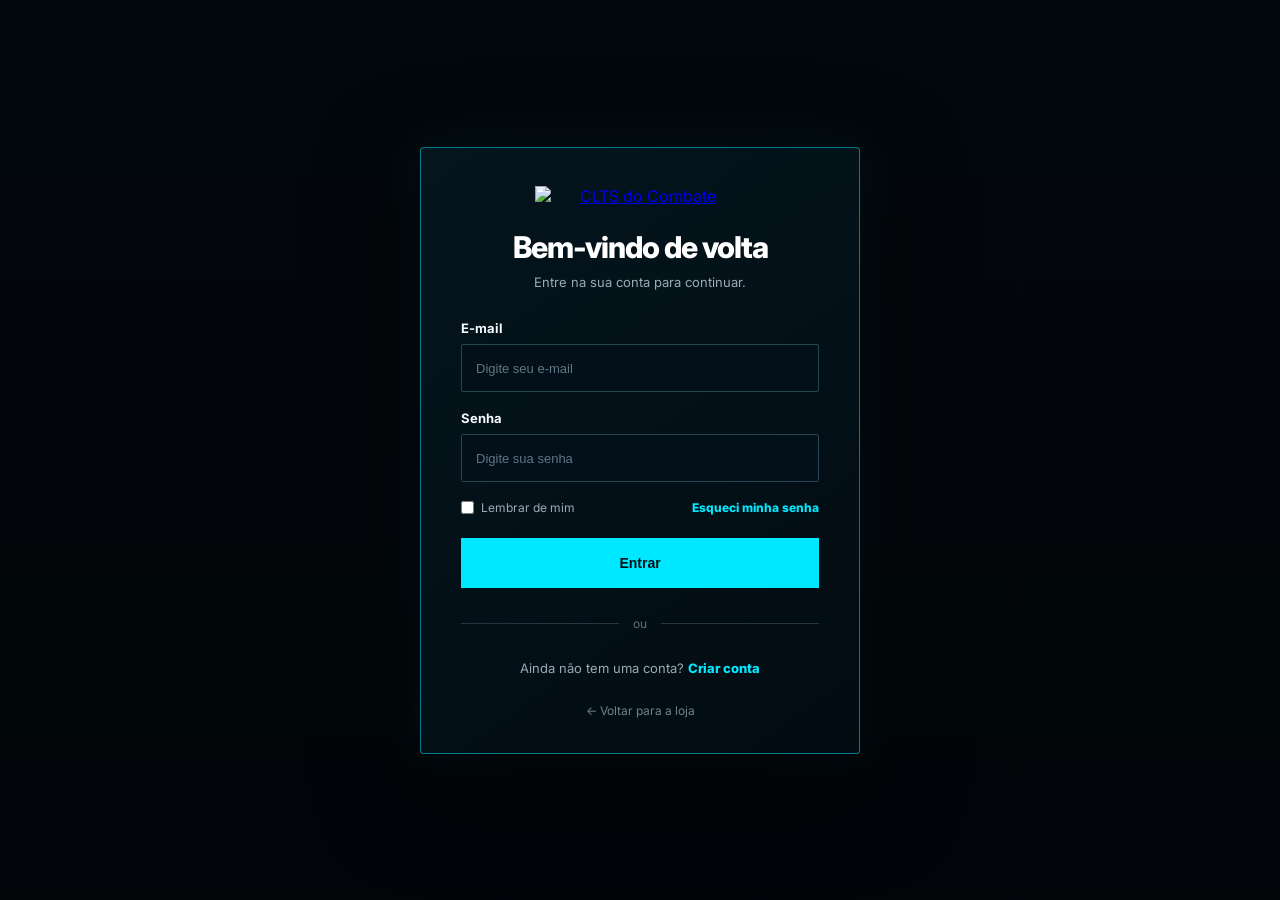
==== admin.html @ 1bf4ada6 "Add files via upload" ====
<!DOCTYPE html><html lang="pt-BR"><head><meta charset="UTF-8"><meta name="viewport" content="width=device-width,initial-scale=1"><title>Painel Admin | CLTS do Combate</title><style>
*{box-sizing:border-box;margin:0;padding:0}body{background:#020b11;color:#f7fbff;font-family:Inter,system-ui,sans-serif}.admin{min-height:100vh;display:grid;grid-template-columns:235px 1fr}.side{background:#041019;border-right:1px solid #173b49;padding:25px 18px;position:sticky;top:0;height:100vh}.side img{width:160px;margin:0 auto 35px;display:block}.side a,.side button{display:block;width:100%;padding:13px 12px;background:transparent;border:0;color:#aab9bf;text-decoration:none;text-align:left;font-weight:800;font-size:12px;cursor:pointer}.side a:hover,.side button:hover{color:#00e8ff;background:#071923}.main{padding:35px;max-width:1400px;width:100%}.top{display:flex;justify-content:space-between;align-items:center;margin-bottom:25px}.top p{color:#8799a4;margin-top:6px}.stats{display:grid;grid-template-columns:repeat(4,1fr);gap:14px;margin-bottom:25px}.stat{background:#071923;border:1px solid #193e4c;padding:20px}.stat small{color:#8799a4}.stat strong{display:block;font-size:28px;margin-top:7px}.panel{background:#071923;border:1px solid #193e4c;padding:22px;margin-bottom:20px}.panel h2{margin-bottom:18px}.form{display:grid;grid-template-columns:2fr 1fr 1fr 2fr;gap:12px}.field label{display:block;color:#9baab5;font-size:10px;font-weight:800;margin-bottom:6px}.field input,.field select,.field textarea{width:100%;background:#031019;border:1px solid #294653;color:#fff;padding:10px;outline:none}.field textarea{min-height:80px;resize:vertical}.wide{grid-column:span 2}.availability{display:flex;align-items:center;gap:8px;color:#c5d0d5;font-size:12px;margin-top:10px}.actions{display:flex;gap:8px;align-items:center}.btn{border:1px solid #00e8ff;background:#00e8ff;color:#001016;padding:11px 15px;font-weight:900;cursor:pointer}.btn.alt{background:transparent;color:#00e8ff}.btn.danger{border-color:#ff6d6d;background:transparent;color:#ff9b9b}.products{display:grid;grid-template-columns:repeat(3,1fr);gap:12px}.product{border:1px solid #193e4c;padding:16px}.product.off{opacity:.65}.product h3{margin:8px 0}.product p{font-size:11px;color:#8799a4;line-height:1.5}.tag{display:inline-block;padding:5px 7px;background:#00e8ff;color:#001016;font-size:9px;font-weight:900}.tag.off{background:#3e4b51;color:#fff}.product-actions{display:flex;gap:7px;flex-wrap:wrap;margin-top:14px}.empty{color:#8799a4}.toast{position:fixed;bottom:25px;right:25px;background:#071923;border:1px solid #00e8ff;padding:13px 18px;opacity:0;transition:.2s}.toast.show{opacity:1}@media(max-width:1000px){.stats{grid-template-columns:repeat(2,1fr)}.products{grid-template-columns:repeat(2,1fr)}.form{grid-template-columns:1fr 1fr}.wide{grid-column:span 2}}@media(max-width:700px){.admin{grid-template-columns:1fr}.side{position:static;height:auto;display:flex;flex-wrap:wrap;gap:5px}.side img{width:130px;margin:0 100% 15px 0}.side a,.side button{width:auto}.main{padding:20px}.products{grid-template-columns:1fr}}
</style></head><body><div class="admin"><aside class="side"><img src="images/logo-clts.png" alt="CLTS"><a href="Index.html">🏠 Ver loja</a><a href="#produtos">📦 Produtos</a><a href="#novo">➕ Novo produto</a><button id="logout">↪ Sair</button></aside><main class="main"><div class="top"><div><h1>Painel administrativo</h1><p>Gerencie os produtos da CLTS do Combate.</p></div></div><div class="stats"><div class="stat"><small>Total</small><strong id="stat-total">0</strong></div><div class="stat"><small>Disponíveis</small><strong id="stat-available">0</strong></div><div class="stat"><small>Indisponíveis</small><strong id="stat-off">0</strong></div><div class="stat"><small>Usuários</small><strong id="stat-users">0</strong></div></div><section class="panel" id="novo"><h2 id="form-title">Cadastrar produto</h2><form id="product-form"><input type="hidden" id="product-id"><input type="hidden" id="product-original-category"><div class="form"><div class="field"><label>Nome</label><input id="product-name" required></div><div class="field"><label>Categoria</label><select id="product-category"><option value="jiu-jitsu">Jiu-Jitsu</option><option value="judo">Judô</option><option value="muay-thai">Muay Thai</option><option value="boxe">Boxe</option><option value="karate">Karatê</option><option value="taekwondo">Taekwondo</option><option value="mma">MMA</option><option value="acessorios">Acessórios</option></select></div><div class="field"><label>Preço</label><input id="product-price" type="number" step="0.01" min="0" required></div><div class="field"><label>Imagem</label><input id="product-image" placeholder="images/arquivo.jpg"></div><div class="field wide"><label>Descrição</label><textarea id="product-description"></textarea></div><div class="field"><label>Disponibilidade</label><label class="availability"><input type="checkbox" id="product-available" checked> Disponível para venda</label></div><div class="actions wide"><button class="btn" type="submit">SALVAR PRODUTO</button><button class="btn alt" id="cancel-edit" type="button">LIMPAR</button></div></div></form></section><section class="panel" id="produtos"><h2>Produtos</h2><div id="products-list" class="products"></div></section></main></div><div id="toast" class="toast"></div><script src="produtos.js"></script><script src="admin.js"></script></body></html>
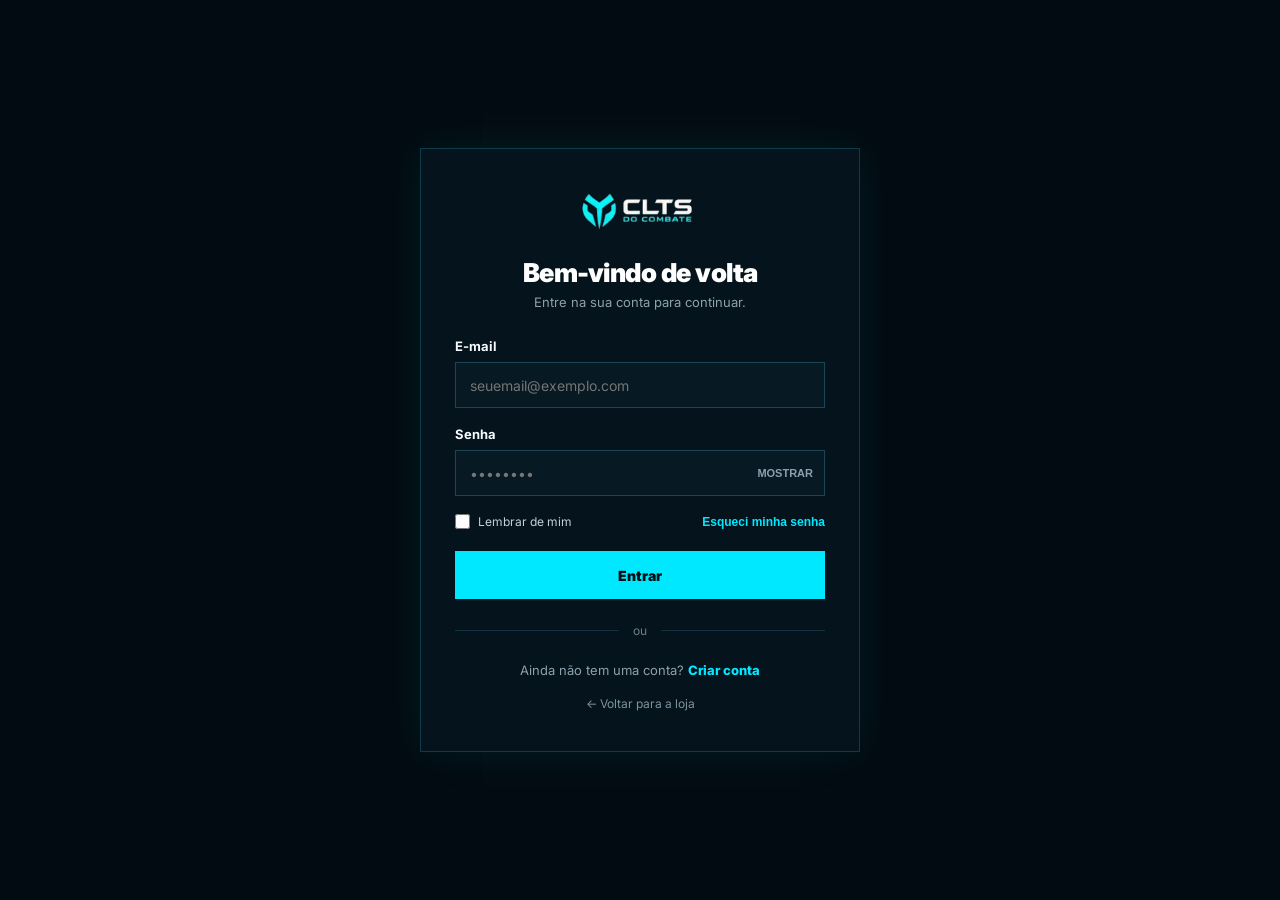
==== commit f0a98ee4: "Pending changes exported from your codespace" ====
--- a/admin.html
+++ b/admin.html
@@ -1,3 +1,950 @@
-<!DOCTYPE html><html lang="pt-BR"><head><meta charset="UTF-8"><meta name="viewport" content="width=device-width,initial-scale=1"><title>Painel Admin | CLTS do Combate</title><style>
-*{box-sizing:border-box;margin:0;padding:0}body{background:#020b11;color:#f7fbff;font-family:Inter,system-ui,sans-serif}.admin{min-height:100vh;display:grid;grid-template-columns:235px 1fr}.side{background:#041019;border-right:1px solid #173b49;padding:25px 18px;position:sticky;top:0;height:100vh}.side img{width:160px;margin:0 auto 35px;display:block}.side a,.side button{display:block;width:100%;padding:13px 12px;background:transparent;border:0;color:#aab9bf;text-decoration:none;text-align:left;font-weight:800;font-size:12px;cursor:pointer}.side a:hover,.side button:hover{color:#00e8ff;background:#071923}.main{padding:35px;max-width:1400px;width:100%}.top{display:flex;justify-content:space-between;align-items:center;margin-bottom:25px}.top p{color:#8799a4;margin-top:6px}.stats{display:grid;grid-template-columns:repeat(4,1fr);gap:14px;margin-bottom:25px}.stat{background:#071923;border:1px solid #193e4c;padding:20px}.stat small{color:#8799a4}.stat strong{display:block;font-size:28px;margin-top:7px}.panel{background:#071923;border:1px solid #193e4c;padding:22px;margin-bottom:20px}.panel h2{margin-bottom:18px}.form{display:grid;grid-template-columns:2fr 1fr 1fr 2fr;gap:12px}.field label{display:block;color:#9baab5;font-size:10px;font-weight:800;margin-bottom:6px}.field input,.field select,.field textarea{width:100%;background:#031019;border:1px solid #294653;color:#fff;padding:10px;outline:none}.field textarea{min-height:80px;resize:vertical}.wide{grid-column:span 2}.availability{display:flex;align-items:center;gap:8px;color:#c5d0d5;font-size:12px;margin-top:10px}.actions{display:flex;gap:8px;align-items:center}.btn{border:1px solid #00e8ff;background:#00e8ff;color:#001016;padding:11px 15px;font-weight:900;cursor:pointer}.btn.alt{background:transparent;color:#00e8ff}.btn.danger{border-color:#ff6d6d;background:transparent;color:#ff9b9b}.products{display:grid;grid-template-columns:repeat(3,1fr);gap:12px}.product{border:1px solid #193e4c;padding:16px}.product.off{opacity:.65}.product h3{margin:8px 0}.product p{font-size:11px;color:#8799a4;line-height:1.5}.tag{display:inline-block;padding:5px 7px;background:#00e8ff;color:#001016;font-size:9px;font-weight:900}.tag.off{background:#3e4b51;color:#fff}.product-actions{display:flex;gap:7px;flex-wrap:wrap;margin-top:14px}.empty{color:#8799a4}.toast{position:fixed;bottom:25px;right:25px;background:#071923;border:1px solid #00e8ff;padding:13px 18px;opacity:0;transition:.2s}.toast.show{opacity:1}@media(max-width:1000px){.stats{grid-template-columns:repeat(2,1fr)}.products{grid-template-columns:repeat(2,1fr)}.form{grid-template-columns:1fr 1fr}.wide{grid-column:span 2}}@media(max-width:700px){.admin{grid-template-columns:1fr}.side{position:static;height:auto;display:flex;flex-wrap:wrap;gap:5px}.side img{width:130px;margin:0 100% 15px 0}.side a,.side button{width:auto}.main{padding:20px}.products{grid-template-columns:1fr}}
-</style></head><body><div class="admin"><aside class="side"><img src="images/logo-clts.png" alt="CLTS"><a href="Index.html">🏠 Ver loja</a><a href="#produtos">📦 Produtos</a><a href="#novo">➕ Novo produto</a><button id="logout">↪ Sair</button></aside><main class="main"><div class="top"><div><h1>Painel administrativo</h1><p>Gerencie os produtos da CLTS do Combate.</p></div></div><div class="stats"><div class="stat"><small>Total</small><strong id="stat-total">0</strong></div><div class="stat"><small>Disponíveis</small><strong id="stat-available">0</strong></div><div class="stat"><small>Indisponíveis</small><strong id="stat-off">0</strong></div><div class="stat"><small>Usuários</small><strong id="stat-users">0</strong></div></div><section class="panel" id="novo"><h2 id="form-title">Cadastrar produto</h2><form id="product-form"><input type="hidden" id="product-id"><input type="hidden" id="product-original-category"><div class="form"><div class="field"><label>Nome</label><input id="product-name" required></div><div class="field"><label>Categoria</label><select id="product-category"><option value="jiu-jitsu">Jiu-Jitsu</option><option value="judo">Judô</option><option value="muay-thai">Muay Thai</option><option value="boxe">Boxe</option><option value="karate">Karatê</option><option value="taekwondo">Taekwondo</option><option value="mma">MMA</option><option value="acessorios">Acessórios</option></select></div><div class="field"><label>Preço</label><input id="product-price" type="number" step="0.01" min="0" required></div><div class="field"><label>Imagem</label><input id="product-image" placeholder="images/arquivo.jpg"></div><div class="field wide"><label>Descrição</label><textarea id="product-description"></textarea></div><div class="field"><label>Disponibilidade</label><label class="availability"><input type="checkbox" id="product-available" checked> Disponível para venda</label></div><div class="actions wide"><button class="btn" type="submit">SALVAR PRODUTO</button><button class="btn alt" id="cancel-edit" type="button">LIMPAR</button></div></div></form></section><section class="panel" id="produtos"><h2>Produtos</h2><div id="products-list" class="products"></div></section></main></div><div id="toast" class="toast"></div><script src="produtos.js"></script><script src="admin.js"></script></body></html>+<!DOCTYPE html>
+<html lang="pt-BR">
+<head>
+  <meta charset="UTF-8">
+  <meta name="viewport" content="width=device-width, initial-scale=1.0">
+  <title>Painel Master Admin — CLTS do Combate</title>
+  <link rel="preconnect" href="https://fonts.googleapis.com">
+  <link rel="preconnect" href="https://fonts.gstatic.com" crossorigin>
+  <link href="https://fonts.googleapis.com/css2?family=Inter:wght@400;500;600;700;800;900&display=swap" rel="stylesheet">
+  <style>
+    :root {
+      --bg: #020b11;
+      --panel: #06151f;
+      --panel-2: #091d2a;
+      --border: #163746;
+      --cyan: #00e8ff;
+      --cyan-dim: rgba(0, 232, 255, 0.12);
+      --green: #00e676;
+      --amber: #ffb300;
+      --red: #ff2e63;
+      --text: #f7fbff;
+      --muted: #8ca1ae;
+    }
+
+    * { box-sizing: border-box; margin: 0; padding: 0; }
+    body {
+      background: var(--bg);
+      color: var(--text);
+      font-family: Inter, system-ui, sans-serif;
+      min-height: 100vh;
+      display: flex;
+      overflow-x: hidden;
+    }
+
+    ::-webkit-scrollbar { width: 7px; height: 7px; }
+    ::-webkit-scrollbar-track { background: var(--bg); }
+    ::-webkit-scrollbar-thumb { background: #1c4456; border-radius: 4px; }
+    ::-webkit-scrollbar-thumb:hover { background: var(--cyan); }
+
+    /* SIDEBAR */
+    .sidebar {
+      width: 260px;
+      background: #030f17;
+      border-right: 1px solid var(--border);
+      display: flex;
+      flex-direction: column;
+      position: fixed;
+      top: 0;
+      bottom: 0;
+      left: 0;
+      z-index: 100;
+      transition: transform 0.25s ease;
+    }
+
+    .sidebar-header {
+      padding: 22px 20px;
+      border-bottom: 1px solid var(--border);
+      display: flex;
+      align-items: center;
+      justify-content: space-between;
+    }
+
+    .sidebar-header img { height: 32px; display: block; }
+
+    .admin-profile {
+      padding: 16px 20px;
+      border-bottom: 1px solid var(--border);
+      background: rgba(0, 232, 255, 0.03);
+    }
+
+    .admin-badge {
+      display: inline-block;
+      font-size: 10px;
+      font-weight: 900;
+      letter-spacing: 0.8px;
+      color: #001016;
+      background: var(--cyan);
+      padding: 3px 8px;
+      margin-bottom: 6px;
+    }
+
+    .admin-profile p {
+      font-size: 12px;
+      color: var(--muted);
+      word-break: break-all;
+    }
+
+    .nav-menu {
+      flex: 1;
+      padding: 16px 12px;
+      display: flex;
+      flex-direction: column;
+      gap: 6px;
+      overflow-y: auto;
+    }
+
+    .nav-btn {
+      width: 100%;
+      background: transparent;
+      border: 1px solid transparent;
+      color: var(--muted);
+      padding: 12px 14px;
+      text-align: left;
+      font-size: 13px;
+      font-weight: 700;
+      cursor: pointer;
+      display: flex;
+      align-items: center;
+      justify-content: space-between;
+      transition: all 0.2s ease;
+    }
+
+    .nav-btn:hover {
+      color: var(--text);
+      background: rgba(255, 255, 255, 0.03);
+    }
+
+    .nav-btn.active {
+      color: var(--cyan);
+      background: var(--cyan-dim);
+      border-color: rgba(0, 232, 255, 0.35);
+    }
+
+    .nav-count {
+      font-size: 11px;
+      font-weight: 800;
+      padding: 2px 7px;
+      background: #0c2533;
+      color: var(--text);
+      border-radius: 2px;
+    }
+
+    .sidebar-footer {
+      padding: 16px;
+      border-top: 1px solid var(--border);
+      display: flex;
+      flex-direction: column;
+      gap: 8px;
+    }
+
+    .btn-store, .btn-logout {
+      width: 100%;
+      padding: 10px;
+      font-size: 12px;
+      font-weight: 800;
+      text-align: center;
+      text-decoration: none;
+      cursor: pointer;
+      text-transform: uppercase;
+    }
+
+    .btn-store {
+      background: transparent;
+      border: 1px solid var(--cyan);
+      color: var(--cyan);
+    }
+    .btn-store:hover { background: var(--cyan-dim); }
+
+    .btn-logout {
+      background: transparent;
+      border: 1px solid #4a1c28;
+      color: #ff8fa8;
+    }
+    .btn-logout:hover { background: rgba(255, 46, 99, 0.12); }
+
+    /* MAIN CONTENT */
+    .main-area {
+      flex: 1;
+      margin-left: 260px;
+      display: flex;
+      flex-direction: column;
+      min-width: 0;
+    }
+
+    .topbar {
+      height: 70px;
+      padding: 0 28px;
+      background: #030f17;
+      border-bottom: 1px solid var(--border);
+      display: flex;
+      align-items: center;
+      justify-content: space-between;
+      gap: 16px;
+      position: sticky;
+      top: 0;
+      z-index: 90;
+    }
+
+    .topbar-left { display: flex; align-items: center; gap: 14px; }
+    .menu-toggle {
+      display: none;
+      background: var(--panel);
+      border: 1px solid var(--border);
+      color: var(--text);
+      padding: 8px 12px;
+      font-size: 16px;
+      cursor: pointer;
+    }
+
+    .topbar h1 { font-size: 20px; font-weight: 900; letter-spacing: -0.4px; }
+
+    .content { padding: 28px; max-width: 1440px; width: 100%; margin: 0 auto; }
+
+    .tab-section { display: none; animation: fadeIn 0.2s ease; }
+    .tab-section.active { display: block; }
+    @keyframes fadeIn { from { opacity: 0; transform: translateY(6px); } to { opacity: 1; transform: translateY(0); } }
+
+    /* BUTTONS */
+    .btn {
+      height: 40px;
+      padding: 0 16px;
+      font-size: 12px;
+      font-weight: 800;
+      text-transform: uppercase;
+      letter-spacing: 0.4px;
+      border: none;
+      cursor: pointer;
+      display: inline-flex;
+      align-items: center;
+      justify-content: center;
+      gap: 8px;
+      transition: all 0.2s ease;
+    }
+    .btn-primary { background: var(--cyan); color: #001016; }
+    .btn-primary:hover { filter: brightness(1.08); }
+    .btn-outline { background: transparent; border: 1px solid var(--border); color: var(--text); }
+    .btn-outline:hover { border-color: var(--cyan); color: var(--cyan); }
+    .btn-cyan-outline { background: transparent; border: 1px solid var(--cyan); color: var(--cyan); }
+    .btn-cyan-outline:hover { background: var(--cyan-dim); }
+    .btn-danger { background: transparent; border: 1px solid #4a1c28; color: #ff8fa8; }
+    .btn-danger:hover { background: rgba(255, 46, 99, 0.15); }
+    .btn-sm { height: 32px; padding: 0 10px; font-size: 11px; }
+
+    /* KPI CARDS */
+    .kpi-grid {
+      display: grid;
+      grid-template-columns: repeat(auto-fit, minmax(210px, 1fr));
+      gap: 16px;
+      margin-bottom: 26px;
+    }
+
+    .kpi-card {
+      background: var(--panel);
+      border: 1px solid var(--border);
+      padding: 20px;
+      position: relative;
+    }
+
+    .kpi-card::before {
+      content: "";
+      position: absolute;
+      top: 0; left: 0; right: 0;
+      height: 2px;
+      background: var(--cyan);
+      opacity: 0.5;
+    }
+
+    .kpi-label {
+      font-size: 11px;
+      font-weight: 800;
+      text-transform: uppercase;
+      color: var(--muted);
+      margin-bottom: 8px;
+      display: block;
+    }
+
+    .kpi-value {
+      font-size: 26px;
+      font-weight: 900;
+      color: var(--text);
+    }
+    .kpi-value.cyan { color: var(--cyan); }
+    .kpi-value.green { color: var(--green); }
+    .kpi-value.amber { color: var(--amber); }
+
+    .kpi-sub { font-size: 11px; color: var(--muted); margin-top: 6px; display: block; }
+
+    /* DASHBOARD PANELS */
+    .dash-grid {
+      display: grid;
+      grid-template-columns: 1.2fr 1fr;
+      gap: 20px;
+    }
+
+    .card-box {
+      background: var(--panel);
+      border: 1px solid var(--border);
+      padding: 22px;
+      margin-bottom: 20px;
+    }
+
+    .card-header {
+      display: flex;
+      align-items: center;
+      justify-content: space-between;
+      margin-bottom: 18px;
+      padding-bottom: 12px;
+      border-bottom: 1px solid var(--border);
+      gap: 12px;
+      flex-wrap: wrap;
+    }
+
+    .card-header h2 { font-size: 16px; font-weight: 800; }
+
+    /* BAR CHART */
+    .chart-row { margin-bottom: 14px; }
+    .chart-meta {
+      display: flex;
+      justify-content: space-between;
+      font-size: 12px;
+      font-weight: 700;
+      margin-bottom: 6px;
+    }
+    .chart-track {
+      width: 100%;
+      height: 10px;
+      background: #030e15;
+      border: 1px solid #122c38;
+      overflow: hidden;
+    }
+    .chart-fill {
+      height: 100%;
+      background: linear-gradient(90deg, #0099b8, var(--cyan));
+      transition: width 0.4s ease;
+    }
+
+    /* TOOLBAR & FILTERS */
+    .toolbar {
+      display: flex;
+      gap: 12px;
+      margin-bottom: 20px;
+      flex-wrap: wrap;
+    }
+
+    .input-ctrl, .select-ctrl, .textarea-ctrl {
+      background: #030f17;
+      border: 1px solid #214454;
+      color: var(--text);
+      padding: 0 12px;
+      height: 40px;
+      font-family: inherit;
+      font-size: 13px;
+      outline: none;
+    }
+    .input-ctrl:focus, .select-ctrl:focus, .textarea-ctrl:focus { border-color: var(--cyan); }
+    .toolbar .input-ctrl { flex: 1; min-width: 220px; }
+
+    /* TABLES */
+    .table-wrap { overflow-x: auto; }
+    table {
+      width: 100%;
+      border-collapse: collapse;
+      text-align: left;
+      font-size: 13px;
+    }
+    th {
+      background: #030f17;
+      color: var(--muted);
+      font-size: 11px;
+      font-weight: 800;
+      text-transform: uppercase;
+      padding: 12px 14px;
+      border-bottom: 1px solid var(--border);
+    }
+    td {
+      padding: 13px 14px;
+      border-bottom: 1px solid #102935;
+      vertical-align: middle;
+    }
+    tr:hover td { background: rgba(0, 232, 255, 0.02); }
+
+    .prod-thumb {
+      width: 48px;
+      height: 48px;
+      object-fit: cover;
+      background: #020b11;
+      border: 1px solid var(--border);
+      display: block;
+    }
+
+    .badge {
+      display: inline-block;
+      font-size: 10px;
+      font-weight: 900;
+      padding: 4px 8px;
+      text-transform: uppercase;
+      letter-spacing: 0.4px;
+    }
+    .badge-green { background: rgba(0, 230, 118, 0.14); color: var(--green); border: 1px solid rgba(0, 230, 118, 0.4); }
+    .badge-red { background: rgba(255, 46, 99, 0.14); color: var(--red); border: 1px solid rgba(255, 46, 99, 0.4); }
+    .badge-amber { background: rgba(255, 179, 0, 0.14); color: var(--amber); border: 1px solid rgba(255, 179, 0, 0.4); }
+    .badge-cyan { background: var(--cyan-dim); color: var(--cyan); border: 1px solid rgba(0, 232, 255, 0.4); }
+
+    .actions-cell { display: flex; gap: 6px; flex-wrap: wrap; }
+
+    /* MODAL */
+    .modal-backdrop {
+      position: fixed;
+      inset: 0;
+      background: rgba(1, 6, 10, 0.85);
+      backdrop-filter: blur(4px);
+      display: none;
+      align-items: center;
+      justify-content: center;
+      padding: 20px;
+      z-index: 1000;
+    }
+    .modal-backdrop.open { display: flex; }
+
+    .modal-box {
+      background: var(--panel);
+      border: 1px solid var(--cyan);
+      width: 100%;
+      max-width: 680px;
+      max-height: 90vh;
+      overflow-y: auto;
+      padding: 26px;
+      box-shadow: 0 25px 70px rgba(0, 0, 0, 0.8);
+    }
+
+    .modal-top {
+      display: flex;
+      justify-content: space-between;
+      align-items: center;
+      padding-bottom: 14px;
+      margin-bottom: 18px;
+      border-bottom: 1px solid var(--border);
+    }
+    .modal-top h2 { font-size: 18px; font-weight: 900; }
+    .modal-close {
+      background: transparent;
+      border: none;
+      color: var(--muted);
+      font-size: 22px;
+      cursor: pointer;
+    }
+    .modal-close:hover { color: var(--text); }
+
+    .form-grid {
+      display: grid;
+      grid-template-columns: 1fr 1fr;
+      gap: 14px;
+    }
+    .form-group { display: flex; flex-direction: column; gap: 6px; margin-bottom: 14px; }
+    .form-group.full { grid-column: 1 / -1; }
+    .form-group label { font-size: 12px; font-weight: 700; color: var(--muted); }
+    .textarea-ctrl { height: 85px; padding: 10px 12px; resize: vertical; }
+
+    .img-preview-box {
+      display: flex;
+      align-items: center;
+      gap: 14px;
+      background: #030f17;
+      border: 1px dashed #23495a;
+      padding: 12px;
+    }
+    .img-preview-box img {
+      width: 72px;
+      height: 72px;
+      object-fit: cover;
+      border: 1px solid var(--border);
+      background: #020b11;
+    }
+
+    .check-row {
+      display: flex;
+      gap: 20px;
+      flex-wrap: wrap;
+      margin: 8px 0 18px;
+    }
+    .check-label {
+      display: flex;
+      align-items: center;
+      gap: 8px;
+      font-size: 13px;
+      font-weight: 700;
+      cursor: pointer;
+    }
+    .check-label input { width: 16px; height: 16px; accent-color: var(--cyan); }
+
+    /* TOAST */
+    .toast {
+      position: fixed;
+      bottom: 24px;
+      right: 24px;
+      background: #061822;
+      border: 1px solid var(--cyan);
+      color: var(--text);
+      padding: 14px 20px;
+      font-size: 13px;
+      font-weight: 700;
+      z-index: 9999;
+      opacity: 0;
+      transform: translateY(15px);
+      pointer-events: none;
+      transition: all 0.25s ease;
+      box-shadow: 0 10px 30px rgba(0, 0, 0, 0.6);
+    }
+    .toast.show { opacity: 1; transform: translateY(0); }
+
+    @media (max-width: 960px) {
+      .sidebar { transform: translateX(-100%); }
+      .sidebar.open { transform: translateX(0); }
+      .main-area { margin-left: 0; }
+      .menu-toggle { display: inline-block; }
+      .dash-grid { grid-template-columns: 1fr; }
+      .form-grid { grid-template-columns: 1fr; }
+    }
+  </style>
+</head>
+<body>
+
+  <!-- SIDEBAR -->
+  <aside class="sidebar" id="sidebar">
+    <div class="sidebar-header">
+      <a href="Index.html">
+        <img src="images/logo-clts.png" alt="CLTS do Combate">
+      </a>
+      <button class="modal-close" id="closeSidebar" style="display:none;">&times;</button>
+    </div>
+
+    <div class="admin-profile">
+      <span class="admin-badge">MASTER ADMIN</span>
+      <p id="adminEmailDisplay">guilhermecanada93@gmail.com</p>
+    </div>
+
+    <nav class="nav-menu">
+      <button class="nav-btn active" data-tab="dashboard">
+        <span>📊 Dashboard</span>
+      </button>
+      <button class="nav-btn" data-tab="produtos">
+        <span>🥊 Produtos</span>
+        <span class="nav-count" id="navCountProdutos">0</span>
+      </button>
+      <button class="nav-btn" data-tab="pedidos">
+        <span>📦 Pedidos</span>
+        <span class="nav-count" id="navCountPedidos">0</span>
+      </button>
+      <button class="nav-btn" data-tab="clientes">
+        <span>👥 Clientes</span>
+        <span class="nav-count" id="navCountClientes">0</span>
+      </button>
+      <button class="nav-btn" data-tab="cupons">
+        <span>🎟️ Cupons</span>
+        <span class="nav-count" id="navCountCupons">0</span>
+      </button>
+      <button class="nav-btn" data-tab="sistema">
+        <span>⚙️ Backup & Sistema</span>
+      </button>
+    </nav>
+
+    <div class="sidebar-footer">
+      <a href="Index.html" class="btn-store">Ver Loja Online</a>
+      <button type="button" class="btn-logout" id="logoutBtn">Terminar Sessão</button>
+    </div>
+  </aside>
+
+  <!-- ÁREA PRINCIPAL -->
+  <div class="main-area">
+    <header class="topbar">
+      <div class="topbar-left">
+        <button class="menu-toggle" id="menuToggle">☰</button>
+        <h1 id="pageTitle">Dashboard Geral</h1>
+      </div>
+      <div style="display:flex; gap:10px;">
+        <button class="btn btn-primary" id="btnNovoProdutoTop">+ Novo Produto</button>
+      </div>
+    </header>
+
+    <main class="content">
+
+      <!-- =====================================
+           ABA 1: DASHBOARD
+      ====================================== -->
+      <section class="tab-section active" id="tab-dashboard">
+        <div class="kpi-grid">
+          <div class="kpi-card">
+            <span class="kpi-label">Receita Total</span>
+            <strong class="kpi-value green" id="kpiReceita">R$ 0,00</strong>
+            <span class="kpi-sub" id="kpiPedidosPagos">0 pedidos válidos</span>
+          </div>
+          <div class="kpi-card">
+            <span class="kpi-label">Total de Pedidos</span>
+            <strong class="kpi-value cyan" id="kpiPedidos">0</strong>
+            <span class="kpi-sub" id="kpiTicketMedio">Ticket médio: R$ 0,00</span>
+          </div>
+          <div class="kpi-card">
+            <span class="kpi-label">Produtos Ativos</span>
+            <strong class="kpi-value" id="kpiAtivos">0</strong>
+            <span class="kpi-sub" id="kpiInativos">0 indisponíveis</span>
+          </div>
+          <div class="kpi-card">
+            <span class="kpi-label">Clientes Cadastrados</span>
+            <strong class="kpi-value amber" id="kpiClientes">0</strong>
+            <span class="kpi-sub">Base local ativa</span>
+          </div>
+        </div>
+
+        <div class="dash-grid">
+          <div class="card-box">
+            <div class="card-header">
+              <h2>Últimos Pedidos</h2>
+              <button class="btn btn-outline btn-sm" onclick="mudarAba('pedidos')">Ver Todos</button>
+            </div>
+            <div class="table-wrap">
+              <table>
+                <thead>
+                  <tr>
+                    <th>Pedido</th>
+                    <th>Cliente</th>
+                    <th>Total</th>
+                    <th>Status</th>
+                  </tr>
+                </thead>
+                <tbody id="dashRecentOrders"></tbody>
+              </table>
+            </div>
+          </div>
+
+          <div class="card-box">
+            <div class="card-header">
+              <h2>Produtos por Modalidade</h2>
+            </div>
+            <div id="categoryChart"></div>
+          </div>
+        </div>
+      </section>
+
+      <!-- =====================================
+           ABA 2: PRODUTOS
+      ====================================== -->
+      <section class="tab-section" id="tab-produtos">
+        <div class="card-box">
+          <div class="card-header">
+            <h2>Catálogo de Produtos</h2>
+            <div style="display:flex; gap:8px; flex-wrap:wrap;">
+              <button class="btn btn-outline btn-sm" id="btnSyncBase">Sincronizar Base (produtos.js)</button>
+              <button class="btn btn-primary btn-sm" id="btnNovoProduto">+ Cadastrar Produto</button>
+            </div>
+          </div>
+
+          <div class="toolbar">
+            <input type="text" class="input-ctrl" id="filterProdSearch" placeholder="Buscar por nome, ID ou descrição...">
+            <select class="select-ctrl" id="filterProdCat">
+              <option value="">Todas as Categorias</option>
+              <option value="Jiu-Jitsu">Jiu-Jitsu</option>
+              <option value="Judô">Judô</option>
+              <option value="Muay Thai">Muay Thai</option>
+              <option value="Boxe">Boxe</option>
+              <option value="Karatê">Karatê</option>
+              <option value="Taekwondo">Taekwondo</option>
+              <option value="MMA">MMA</option>
+              <option value="Acessórios">Acessórios</option>
+            </select>
+            <select class="select-ctrl" id="filterProdStatus">
+              <option value="">Todos os Status</option>
+              <option value="disponivel">Disponíveis</option>
+              <option value="indisponivel">Indisponíveis</option>
+              <option value="destaque">Em Destaque</option>
+            </select>
+          </div>
+
+          <div class="table-wrap">
+            <table>
+              <thead>
+                <tr>
+                  <th>Foto</th>
+                  <th>Produto</th>
+                  <th>Categoria</th>
+                  <th>Preço</th>
+                  <th>Estoque</th>
+                  <th>Status</th>
+                  <th>Ações</th>
+                </tr>
+              </thead>
+              <tbody id="productsTableBody"></tbody>
+            </table>
+          </div>
+        </div>
+      </section>
+
+      <!-- =====================================
+           ABA 3: PEDIDOS
+      ====================================== -->
+      <section class="tab-section" id="tab-pedidos">
+        <div class="card-box">
+          <div class="card-header">
+            <h2>Gestão de Pedidos</h2>
+            <button class="btn btn-cyan-outline btn-sm" id="btnSimularPedido">+ Gerar Pedido Teste</button>
+          </div>
+
+          <div class="toolbar">
+            <input type="text" class="input-ctrl" id="filterOrderSearch" placeholder="Buscar por nº do pedido, cliente ou e-mail...">
+            <select class="select-ctrl" id="filterOrderStatus">
+              <option value="">Todos os Status</option>
+              <option value="Pendente">Pendente</option>
+              <option value="Pago">Pago</option>
+              <option value="Em Separação">Em Separação</option>
+              <option value="Enviado">Enviado</option>
+              <option value="Entregue">Entregue</option>
+              <option value="Cancelado">Cancelado</option>
+            </select>
+          </div>
+
+          <div class="table-wrap">
+            <table>
+              <thead>
+                <tr>
+                  <th>Nº Pedido</th>
+                  <th>Data</th>
+                  <th>Cliente</th>
+                  <th>Itens</th>
+                  <th>Total</th>
+                  <th>Alterar Status</th>
+                  <th>Ações</th>
+                </tr>
+              </thead>
+              <tbody id="ordersTableBody"></tbody>
+            </table>
+          </div>
+        </div>
+      </section>
+
+      <!-- =====================================
+           ABA 4: CLIENTES
+      ====================================== -->
+      <section class="tab-section" id="tab-clientes">
+        <div class="card-box">
+          <div class="card-header">
+            <h2>Clientes Cadastrados</h2>
+          </div>
+
+          <div class="toolbar">
+            <input type="text" class="input-ctrl" id="filterUserSearch" placeholder="Buscar cliente por nome ou e-mail...">
+          </div>
+
+          <div class="table-wrap">
+            <table>
+              <thead>
+                <tr>
+                  <th>Nome</th>
+                  <th>E-mail</th>
+                  <th>Perfil</th>
+                  <th>Pedidos</th>
+                  <th>Total Comprado</th>
+                  <th>Ações</th>
+                </tr>
+              </thead>
+              <tbody id="usersTableBody"></tbody>
+            </table>
+          </div>
+        </div>
+      </section>
+
+      <!-- =====================================
+           ABA 5: CUPONS
+      ====================================== -->
+      <section class="tab-section" id="tab-cupons">
+        <div class="dash-grid">
+          <div class="card-box">
+            <div class="card-header">
+              <h2>Criar Novo Cupom</h2>
+            </div>
+            <form id="couponForm">
+              <div class="form-group">
+                <label>Código do Cupom (Ex: FAIXAPRETA15)</label>
+                <input type="text" class="input-ctrl" id="couponCode" placeholder="COMBATE15" required style="text-transform:uppercase;">
+              </div>
+              <div class="form-group">
+                <label>Tipo de Desconto</label>
+                <select class="select-ctrl" id="couponType">
+                  <option value="percent">Porcentagem (%)</option>
+                  <option value="fixed">Valor Fixo (R$)</option>
+                </select>
+              </div>
+              <div class="form-group">
+                <label>Valor do Desconto</label>
+                <input type="number" step="0.01" class="input-ctrl" id="couponValue" placeholder="15" required>
+              </div>
+              <button type="submit" class="btn btn-primary" style="width:100%;">Salvar Cupom</button>
+            </form>
+          </div>
+
+          <div class="card-box">
+            <div class="card-header">
+              <h2>Cupons Ativos na Loja</h2>
+            </div>
+            <div class="table-wrap">
+              <table>
+                <thead>
+                  <tr>
+                    <th>Código</th>
+                    <th>Desconto</th>
+                    <th>Status</th>
+                    <th>Ações</th>
+                  </tr>
+                </thead>
+                <tbody id="couponsTableBody"></tbody>
+              </table>
+            </div>
+          </div>
+        </div>
+      </section>
+
+      <!-- =====================================
+           ABA 6: BACKUP & SISTEMA
+      ====================================== -->
+      <section class="tab-section" id="tab-sistema">
+        <div class="card-box">
+          <div class="card-header">
+            <h2>Backup e Manutenção da Base de Dados</h2>
+          </div>
+          <p style="font-size:13px; color:var(--muted); margin-bottom:20px; line-height:1.6;">
+            Como o e-commerce utiliza o <strong>LocalStorage</strong> do navegador, podes exportar uma cópia de segurança completa (produtos, pedidos, clientes e cupons) em JSON ou restaurar os dados a qualquer momento.
+          </p>
+
+          <div style="display:flex; gap:12px; flex-wrap:wrap; margin-bottom:24px;">
+            <button class="btn btn-primary" id="btnExportBackup">⬇️ Exportar Backup (.JSON)</button>
+            <label class="btn btn-cyan-outline" style="cursor:pointer;">
+              ⬆️ Importar Backup (.JSON)
+              <input type="file" id="inputImportBackup" accept=".json" style="display:none;">
+            </label>
+          </div>
+
+          <div style="border-top:1px solid var(--border); padding-top:20px;">
+            <h3 style="font-size:14px; color:#ff8fa8; margin-bottom:12px;">Zona de Restauração</h3>
+            <div style="display:flex; gap:12px; flex-wrap:wrap;">
+              <button class="btn btn-danger" id="btnResetProducts">Restaurar Produtos Padrão</button>
+              <button class="btn btn-danger" id="btnClearOrders">Limpar Histórico de Pedidos</button>
+            </div>
+          </div>
+        </div>
+      </section>
+
+    </main>
+  </div>
+
+  <!-- =====================================
+       MODAL DE PRODUTO (CRIAR / EDITAR)
+  ====================================== -->
+  <div class="modal-backdrop" id="productModal">
+    <div class="modal-box">
+      <div class="modal-top">
+        <h2 id="modalProductTitle">Cadastrar Novo Produto</h2>
+        <button class="modal-close" id="closeProductModal">&times;</button>
+      </div>
+
+      <form id="productForm">
+        <input type="hidden" id="prodEditId">
+        <input type="hidden" id="prodOriginalCat">
+
+        <div class="form-grid">
+          <div class="form-group">
+            <label for="prodName">Nome do Produto *</label>
+            <input type="text" class="input-ctrl" id="prodName" placeholder="Ex: Kimono Jiu-Jitsu Trançado" required>
+          </div>
+
+          <div class="form-group">
+            <label for="prodCategory">Categoria / Modalidade *</label>
+            <select class="select-ctrl" id="prodCategory" required>
+              <option value="Jiu-Jitsu">Jiu-Jitsu</option>
+              <option value="Judô">Judô</option>
+              <option value="Muay Thai">Muay Thai</option>
+              <option value="Boxe">Boxe</option>
+              <option value="Karatê">Karatê</option>
+              <option value="Taekwondo">Taekwondo</option>
+              <option value="MMA">MMA</option>
+              <option value="Acessórios">Acessórios</option>
+            </select>
+          </div>
+
+          <div class="form-group">
+            <label for="prodPrice">Preço de Venda (R$) *</label>
+            <input type="number" step="0.01" class="input-ctrl" id="prodPrice" placeholder="199.90" required>
+          </div>
+
+          <div class="form-group">
+            <label for="prodOldPrice">Preço Antigo / De (Opcional)</label>
+            <input type="number" step="0.01" class="input-ctrl" id="prodOldPrice" placeholder="249.90">
+          </div>
+
+          <div class="form-group">
+            <label for="prodStock">Quantidade em Estoque</label>
+            <input type="number" class="input-ctrl" id="prodStock" value="15" min="0">
+          </div>
+
+          <div class="form-group">
+            <label for="prodSizes">Tamanhos Disponíveis (separados por vírgula)</label>
+            <input type="text" class="input-ctrl" id="prodSizes" placeholder="P, M, G, GG ou A1, A2, A3">
+          </div>
+
+          <div class="form-group full">
+            <label>Imagem do Produto (Cole o caminho/URL ou envie do computador)</label>
+            <div class="img-preview-box">
+              <img id="prodImgPreview" src="images/logo-clts.png" alt="Preview">
+              <div style="flex:1; display:flex; flex-direction:column; gap:8px;">
+                <input type="text" class="input-ctrl" id="prodImage" placeholder="images/produto.jpg">
+                <input type="file" id="prodImageFile" accept="image/*" style="font-size:12px; color:var(--muted);">
+              </div>
+            </div>
+          </div>
+
+          <div class="form-group full">
+            <label for="prodDesc">Descrição Técnica</label>
+            <textarea class="textarea-ctrl" id="prodDesc" placeholder="Material, costura, gramatura e recomendações de uso..."></textarea>
+          </div>
+        </div>
+
+        <div class="check-row">
+          <label class="check-label">
+            <input type="checkbox" id="prodAvailable" checked>
+            <span>Produto disponível para compra</span>
+          </label>
+          <label class="check-label">
+            <input type="checkbox" id="prodFeatured">
+            <span>Exibir como Destaque</span>
+          </label>
+        </div>
+
+        <div style="display:flex; gap:10px; justify-content:flex-end;">
+          <button type="button" class="btn btn-outline" id="cancelProductModal">Cancelar</button>
+          <button type="submit" class="btn btn-primary">Salvar Produto</button>
+        </div>
+      </form>
+    </div>
+  </div>
+
+  <!-- =====================================
+       MODAL DE DETALHES DO PEDIDO
+  ====================================== -->
+  <div class="modal-backdrop" id="orderModal">
+    <div class="modal-box">
+      <div class="modal-top">
+        <h2 id="orderModalTitle">Detalhes do Pedido</h2>
+        <button class="modal-close" id="closeOrderModal">&times;</button>
+      </div>
+      <div id="orderModalBody" style="font-size:13px; line-height:1.6;"></div>
+      <div style="display:flex; gap:10px; justify-content:flex-end; margin-top:20px;">
+        <button type="button" class="btn btn-outline" onclick="window.print()">🖨️ Imprimir Comprovante</button>
+        <button type="button" class="btn btn-primary" id="closeOrderModalBtn">Fechar</button>
+      </div>
+    </div>
+  </div>
+
+  <div class="toast" id="toast"></div>
+
+  <script src="produtos.js"></script>
+  <script src="admin.js"></script>
+</body>
+</html>
